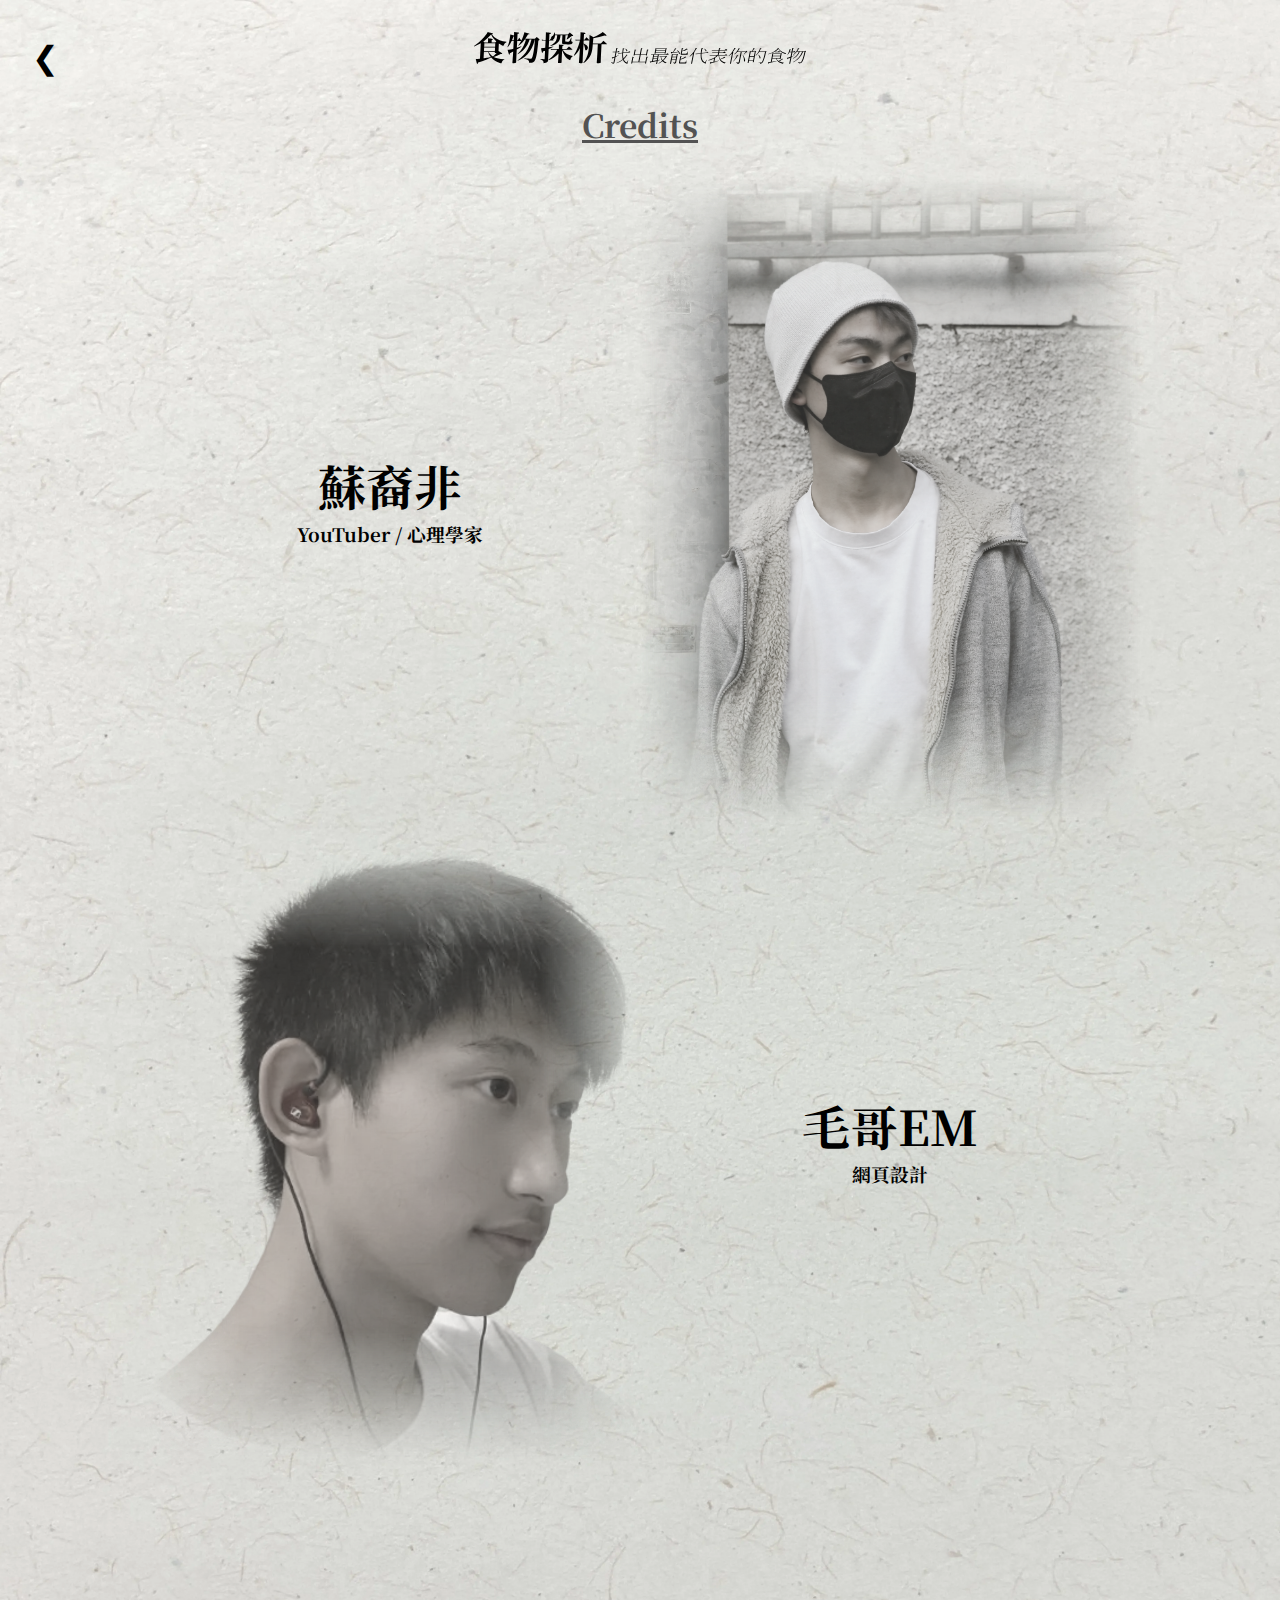
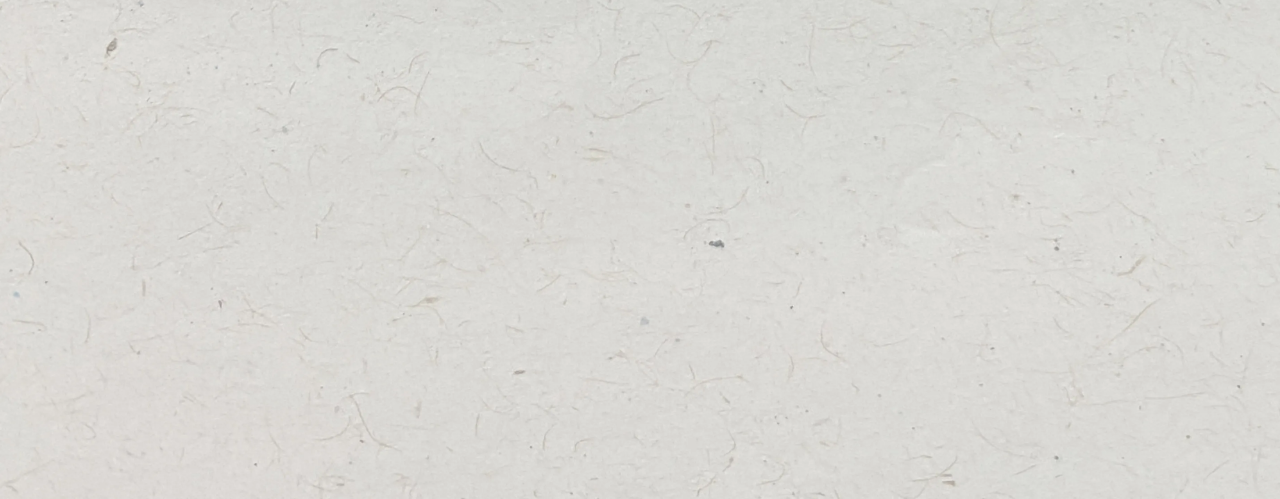
==== credit/index.html @ a892bf91 "ed" ====
<!DOCTYPE html>
<html lang="en">

<head>
    <meta charset="UTF-8">
    <meta name="viewport" content="width=device-width, initial-scale=1.0">
    <title>Credit</title>
    <style>
        @import url('https://fonts.googleapis.com/css2?family=Noto+Serif+TC:wght@400;700&display=swap');

        * {
            padding: 0;
            margin: 0;
            box-sizing: border-box;
        }

        body {
            min-height: 100svh;
            font-family: 'Noto Serif TC', serif;
            background-color: #f3efea;
            background: url(/img/paper.webp);
            background-size: cover;
        }

        h1 {
            font-size: 2em;
            text-align: center;
            text-decoration: underline;
            margin-bottom: 1em;
            color: #535353;
        }

        h2 {
            font-size: 3em;
        }

        .title {
            text-align: center;
            padding: 2rem;
        }

        .title img.cap {
            height: 1rem;
        }

        .title img {
            height: 2rem;
        }

        a.back {
            display: block;
            text-decoration: none;
            color: #000;
            font-size: 2rem;
            position: absolute;
            top: 0;
            left: 0;
            padding: 2rem;
        }

        section {
            display: flex;

        }

        section>div {
            width: 50%;
            display: flex;
            flex-direction: column;
            justify-content: center;
            align-items: center;
        }

        .lr {
            width: 50%;
            height: 40em;
        }

        .lr img {
            width: 100%;
            height: 100%;
            -webkit-mask-image: linear-gradient(transparent, rgba(0, 0, 0, 1) 20%, rgba(0, 0, 0, 1) 80%, transparent);
            mask-image: linear-gradient(transparent, rgba(0, 0, 0, 1) 20%, rgba(0, 0, 0, 1) 80%, transparent);
            object-fit: cover;
            background-position: left;
            filter: grayscale(80%) opacity(80%);
        }


        .lr {
            -webkit-mask-image: linear-gradient(90deg, transparent, rgba(0, 0, 0, 1) 20%, rgba(0, 0, 0, 1) 80%, transparent);
            mask-image: linear-gradient(90deg, transparent, rgba(0, 0, 0, 1) 20%, rgba(0, 0, 0, 1) 80%, transparent);
        }

        main {
            margin: 0 auto;
            max-width: 1000px;
        }

        .right {
            order: 1;
        }

        .flip {
            transform: scaleX(-1);
        }

        a {
            color: #000;
            text-decoration: none;
            position: relative;
            display: block;
        }

        h2 a::after {
            content: "";
            background-image: url(/img/to.svg);
            background-repeat: no-repeat;
            width: 0.857em;
            height: 0.857em;
            display: block;
            position: absolute;
            top: 0.2em;
            right: -1em;
        }

        .aos {
            opacity: 0;
            transition: all 1.5s;
        }

        .aos.ed {
            opacity: 1;
            transform: translate(0em);
        }

        section div {
            transform: translateX(2em);
        }
    </style>
</head>

<body>
    <a href="../" class="back">❮</a>
    <main>
        <div class="title">
            <a href="../"><img src="/img/title.svg">
                <img src="/img/caption.svg" class="cap"></a>
        </div>
        <h1>Credits</h1><a href="https://www.youtube.com/@ifeisu_" target="_blank">
            <section>
                <div class="aos">
                    <h2>蘇裔非</h2>
                    <h3>YouTuber / 心理學家</h3>
                </div>
                <div class="lr aos"><img src="/credit/ifeisu.webp" alt=""></div>
            </section>
        </a><a href="https://www.youtube.com/channel/UCiXuSx3IuiYI87dHOhVxC6A" target="_blank">
            <section>
                <div class="right aos">
                    <h2>毛哥EM</h2>
                    <h3>網頁設計</h3>
                </div>
                <div class="lr aos"><img src="/credit/EM.webp" alt=""></div>
            </section>
        </a><a href="https://www.youtube.com/@Miao_Miao_" target="_blank">
            <section>
                <div class="aos">
                    <h2>妙妙男爵</h2>
                    <h3>插圖</h3>
                </div>
                <div class="lr aos"><img src="/credit/Miao_Miao_.webp" alt="" class="flip"></div>
            </section>
        </a>
    </main>
    <script>
        function isElementInViewport(el) {
            const rect = el.getBoundingClientRect();
            return rect.bottom < 0 || rect.top > window.innerHeight;
        }

        function addClassToVisibleElements() {
            var aosElements = document.querySelectorAll(".aos");
            aosElements.forEach(function (aosElement) {
                if (!isElementInViewport(aosElement)) aosElement.classList.add("ed");
                else aosElement.classList.remove("ed");
            });
        }

        document.addEventListener("scroll", addClassToVisibleElements);
        addClassToVisibleElements();
    </script>
</body>

</html>
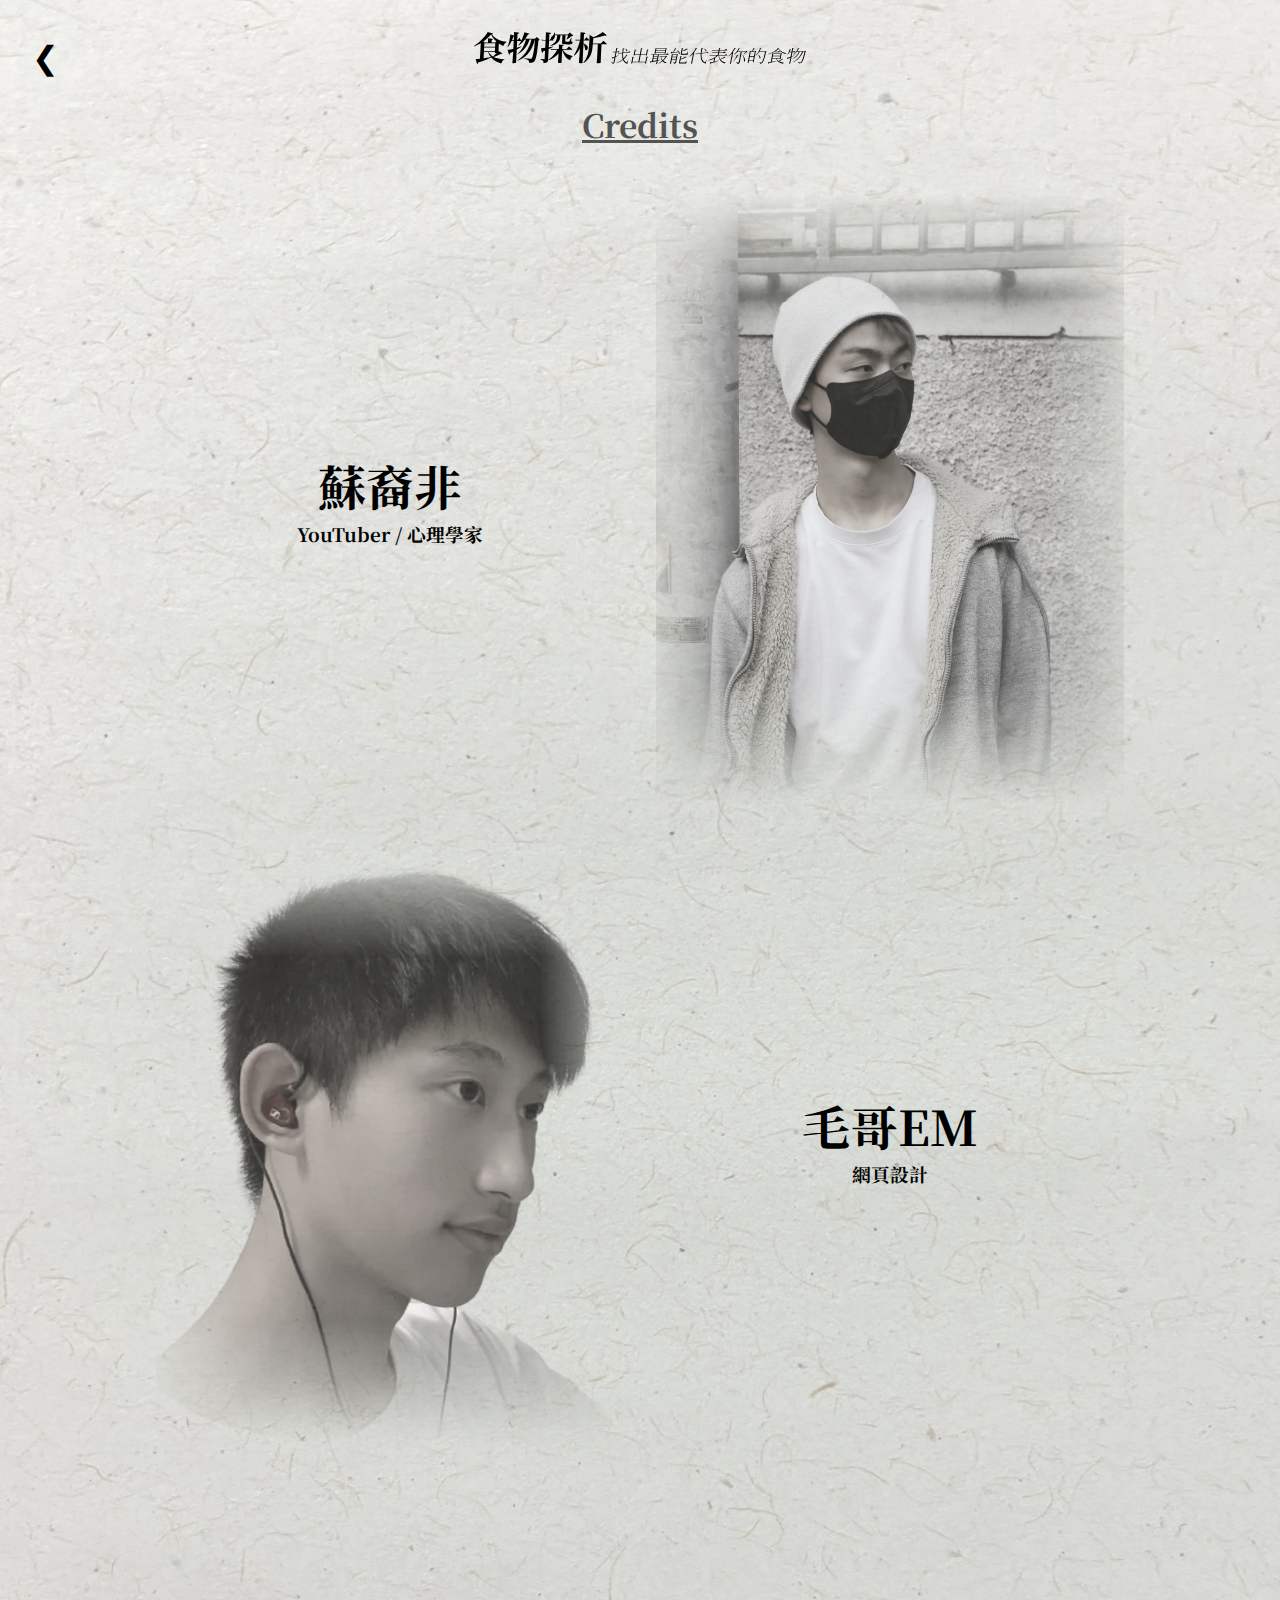
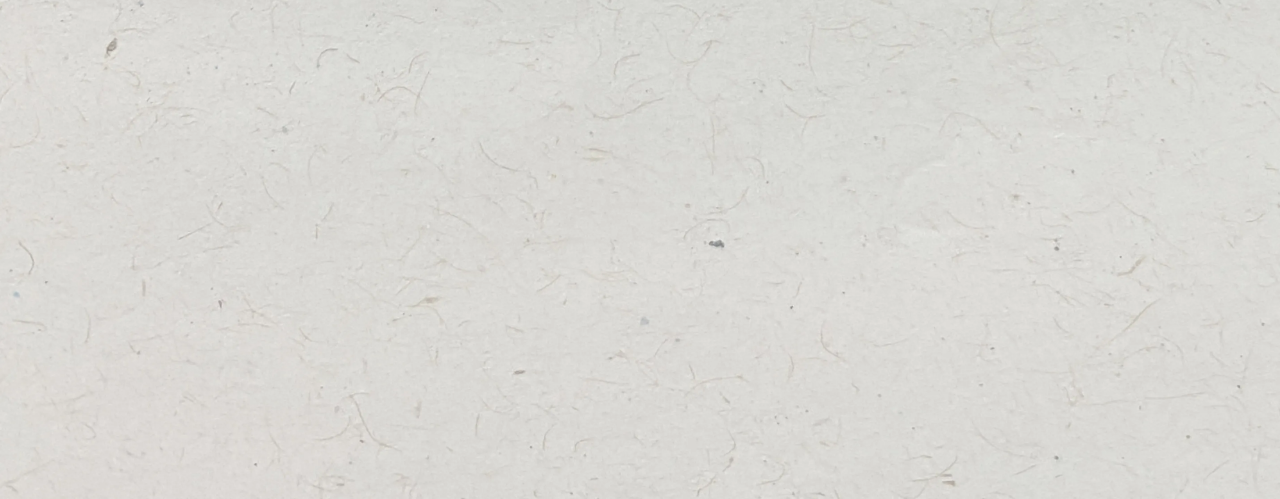
==== commit 7efb7ec0: "new face" ====
--- a/credit/index.html
+++ b/credit/index.html
@@ -4,7 +4,25 @@
 <head>
     <meta charset="UTF-8">
     <meta name="viewport" content="width=device-width, initial-scale=1.0">
-    <title>Credit</title>
+    <meta http-equiv="x-ua-compatible" content="ie=edge" />
+    <meta name="theme-color" content="#e2e2dd" />
+    <meta name="description" content="線上心理測驗，找出最能代表你的食物。這天，你獨自一人來到了一個陌生的城市...蘇裔非、毛哥EM、妙妙男爵製作。" />
+    <meta name="author" content="毛哥EM" />
+    <meta name="keywords" content="心理測驗, 線上心理測驗, 蘇裔非, 毛哥EM" />
+    <meta property="og:type" content="website" />
+    <meta property="og:title" content="製作人員|食物探悉 - 找出最能代表你的食物" />
+    <meta property="og:url" content="https://food-personality.com/credit" />
+    <meta property="og:site_name" content="食物探悉 - 找出最能代表你的食物" />
+    <meta property="og:description" content="線上心理測驗，找出最能代表你的食物。這天，你獨自一人來到了一個陌生的城市...蘇裔非、毛哥EM、妙妙男爵製作。" />
+    <meta property="og:locale" content="zh-TW" />
+    <meta property="article:author" content="毛哥EM" />
+    <link rel="apple-touch-icon" sizes="180x180" href="/apple-touch-icon.png">
+    <link rel="icon" type="image/png" sizes="32x32" href="/favicon-32x32.png">
+    <link rel="icon" type="image/png" sizes="16x16" href="/favicon-16x16.png">
+    <link rel="manifest" href="/site.webmanifest">
+    <link rel="mask-icon" href="/safari-pinned-tab.svg" color="#555555">
+    <meta name="msapplication-TileColor" content="#e2e2dd">
+    <title>製作人員|食物探悉 - 找出最能代表你的食物</title>
     <style>
         @import url('https://fonts.googleapis.com/css2?family=Noto+Serif+TC:wght@400;700&display=swap');
 
@@ -136,7 +154,18 @@
 
         section div {
             transform: translateX(2em);
-        }
+            padding: 1rem;
+        }
+
+        @media (max-aspect-ratio: 4/3) {
+            h2 {
+                font-size: 2rem;
+            }
+            span{
+                display: block;
+            }
+        }
+        
     </style>
 </head>
 
@@ -151,7 +180,7 @@
             <section>
                 <div class="aos">
                     <h2>蘇裔非</h2>
-                    <h3>YouTuber / 心理學家</h3>
+                    <h3>YouTuber / <span>心理學家</span></h3>
                 </div>
                 <div class="lr aos"><img src="/credit/ifeisu.webp" alt=""></div>
             </section>
@@ -161,7 +190,7 @@
                     <h2>毛哥EM</h2>
                     <h3>網頁設計</h3>
                 </div>
-                <div class="lr aos"><img src="/credit/EM.webp" alt=""></div>
+                <div class="lr aos"><img src="/credit/EM.webp" alt="" id="EM"></div>
             </section>
         </a><a href="https://www.youtube.com/@Miao_Miao_" target="_blank">
             <section>
@@ -189,6 +218,11 @@
 
         document.addEventListener("scroll", addClassToVisibleElements);
         addClassToVisibleElements();
+
+
+        if (window.innerWidth < 600) {
+            document.getElementById("EM").src = "/credit/EM-phone.webp";
+        }
     </script>
 </body>
 
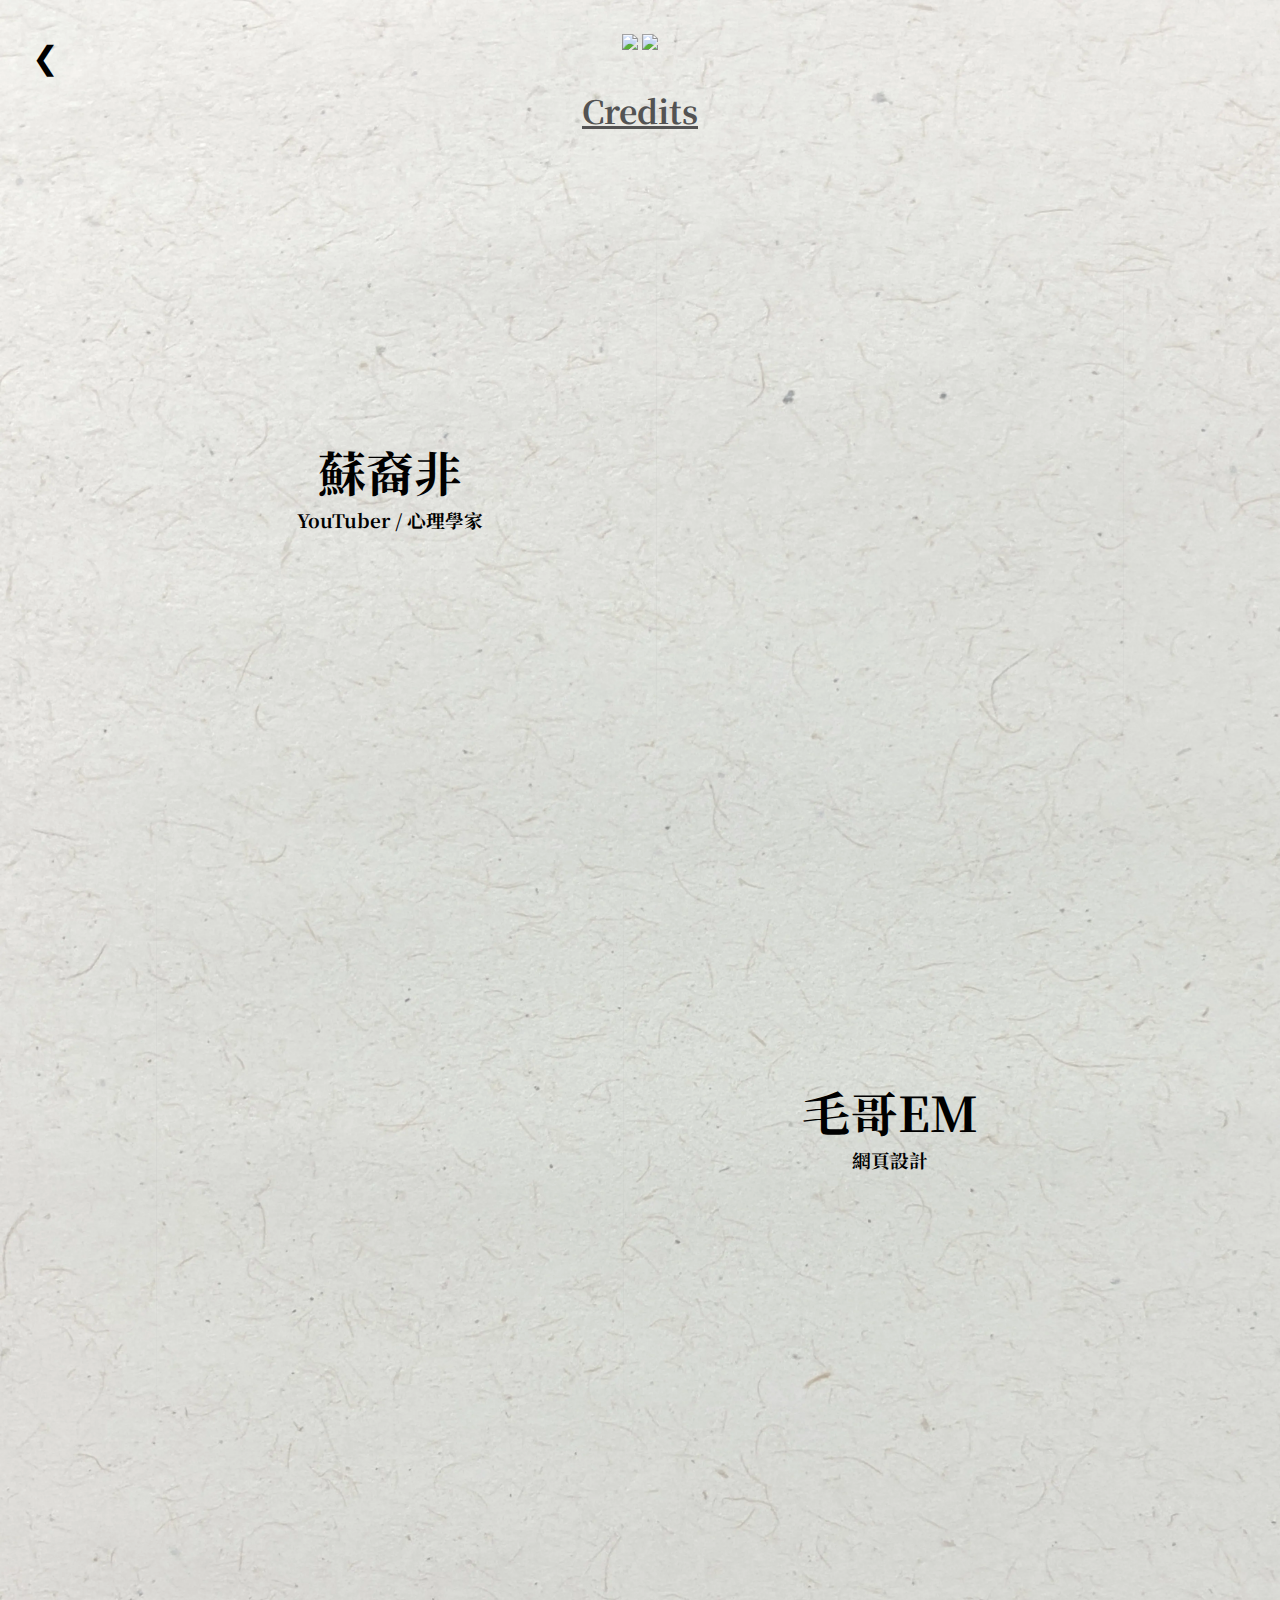
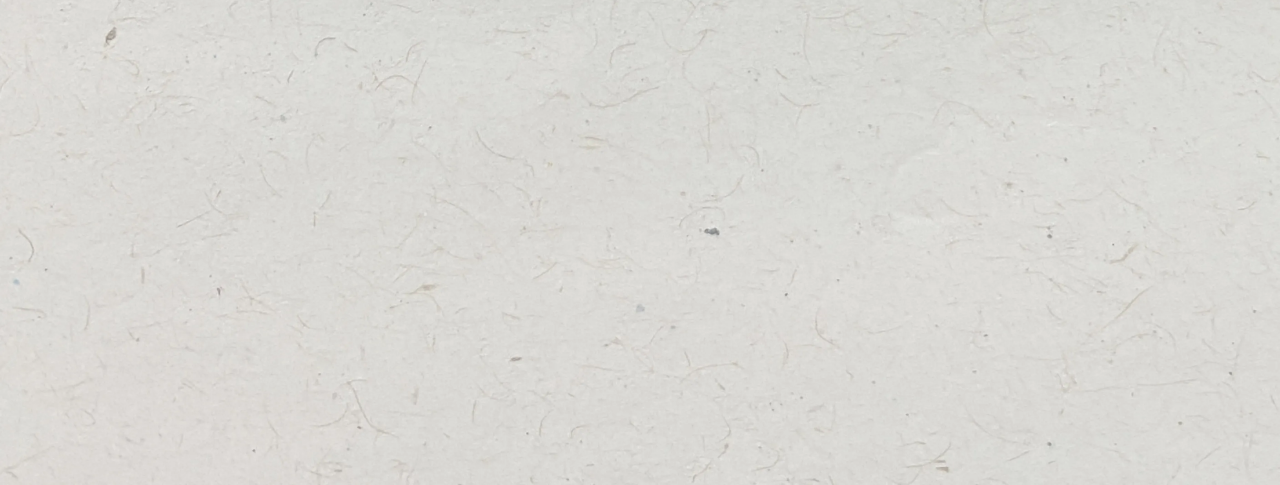
==== commit 476ad23b: "credit too" ====
--- a/credit/index.html
+++ b/credit/index.html
@@ -10,9 +10,9 @@
     <meta name="author" content="毛哥EM" />
     <meta name="keywords" content="心理測驗, 線上心理測驗, 蘇裔非, 毛哥EM" />
     <meta property="og:type" content="website" />
-    <meta property="og:title" content="製作人員|食物探悉 - 找出最能代表你的食物" />
+    <meta property="og:title" content="製作人員|食物探析 - 找出最能代表你的食物" />
     <meta property="og:url" content="https://food-personality.com/credit" />
-    <meta property="og:site_name" content="食物探悉 - 找出最能代表你的食物" />
+    <meta property="og:site_name" content="食物探析 - 找出最能代表你的食物" />
     <meta property="og:description" content="線上心理測驗，找出最能代表你的食物。這天，你獨自一人來到了一個陌生的城市...蘇裔非、毛哥EM、妙妙男爵製作。" />
     <meta property="og:locale" content="zh-TW" />
     <meta property="article:author" content="毛哥EM" />
@@ -22,7 +22,7 @@
     <link rel="manifest" href="/site.webmanifest">
     <link rel="mask-icon" href="/safari-pinned-tab.svg" color="#555555">
     <meta name="msapplication-TileColor" content="#e2e2dd">
-    <title>製作人員|食物探悉 - 找出最能代表你的食物</title>
+    <title>製作人員|食物探析 - 找出最能代表你的食物</title>
     <style>
         @import url('https://fonts.googleapis.com/css2?family=Noto+Serif+TC:wght@400;700&display=swap');
 
@@ -173,8 +173,8 @@
     <a href="../" class="back">❮</a>
     <main>
         <div class="title">
-            <a href="../"><img src="/img/title.svg">
-                <img src="/img/caption.svg" class="cap"></a>
+            <a href="../"><img src="https://raw.githubusercontent.com/Edit-Mr/food-personality/main/img/title.svg">
+                <img src="https://raw.githubusercontent.com/Edit-Mr/food-personality/main/img/caption.svg" class="cap"></a>
         </div>
         <h1>Credits</h1><a href="https://www.youtube.com/@ifeisu_" target="_blank">
             <section>
@@ -182,7 +182,7 @@
                     <h2>蘇裔非</h2>
                     <h3>YouTuber / <span>心理學家</span></h3>
                 </div>
-                <div class="lr aos"><img src="/credit/ifeisu.webp" alt=""></div>
+                <div class="lr aos"><img src="https://raw.githubusercontent.com/Edit-Mr/food-personality/main/credit/ifeisu.webp" alt=""></div>
             </section>
         </a><a href="https://www.youtube.com/channel/UCiXuSx3IuiYI87dHOhVxC6A" target="_blank">
             <section>
@@ -190,7 +190,7 @@
                     <h2>毛哥EM</h2>
                     <h3>網頁設計</h3>
                 </div>
-                <div class="lr aos"><img src="/credit/EM.webp" alt="" id="EM"></div>
+                <div class="lr aos"><img src="https://raw.githubusercontent.com/Edit-Mr/food-personality/main/credit/EM.webp" alt="" id="EM"></div>
             </section>
         </a><a href="https://www.youtube.com/@Miao_Miao_" target="_blank">
             <section>
@@ -198,7 +198,7 @@
                     <h2>妙妙男爵</h2>
                     <h3>插圖</h3>
                 </div>
-                <div class="lr aos"><img src="/credit/Miao_Miao_.webp" alt="" class="flip"></div>
+                <div class="lr aos"><img src="https://raw.githubusercontent.com/Edit-Mr/food-personality/main/credit/Miao_Miao_.webp" alt="" class="flip"></div>
             </section>
         </a>
     </main>
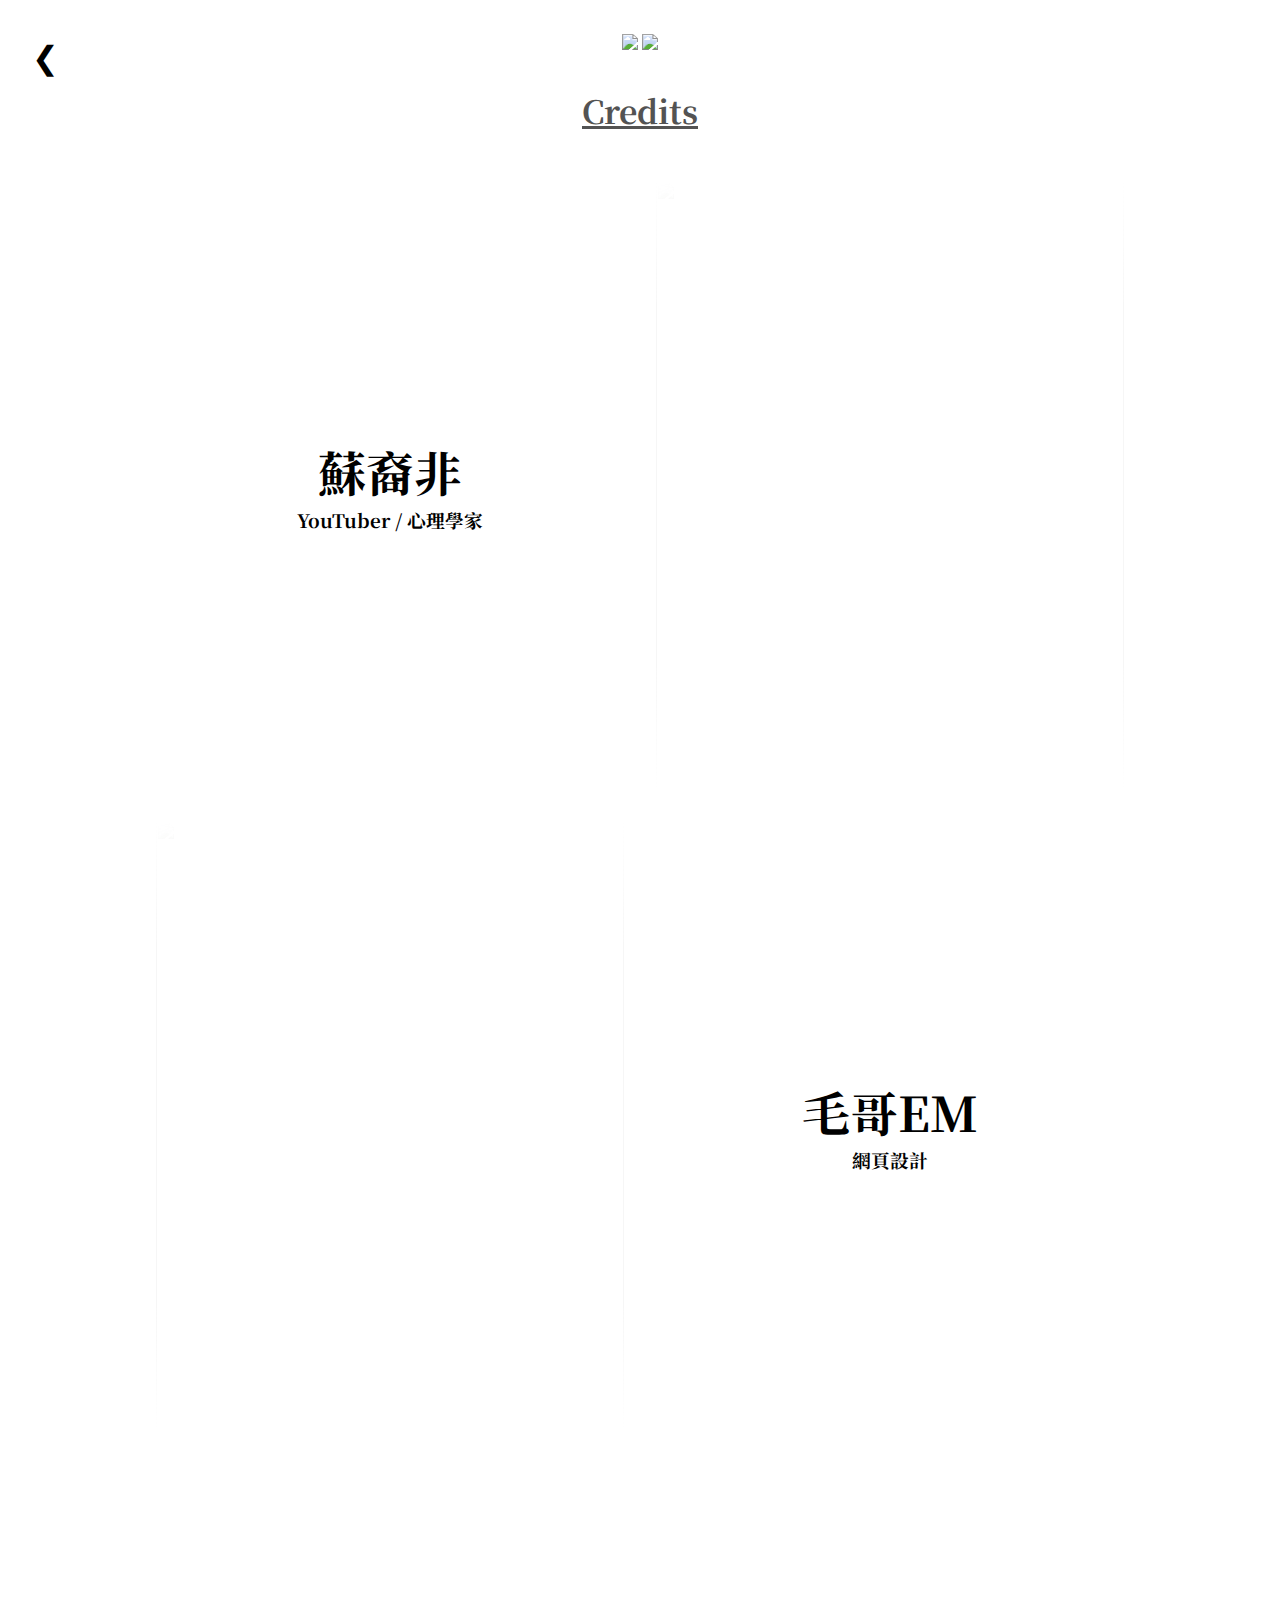
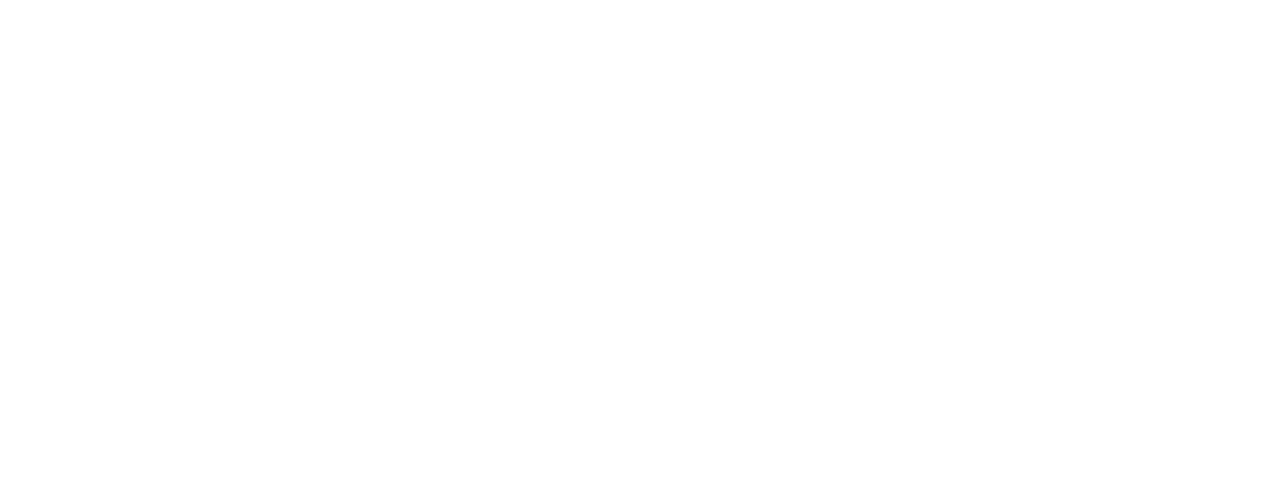
==== commit 932a15ca: "Update index.html" ====
--- a/credit/index.html
+++ b/credit/index.html
@@ -36,7 +36,7 @@
             min-height: 100svh;
             font-family: 'Noto Serif TC', serif;
             background-color: #f3efea;
-            background: url(/img/paper.webp);
+            background: url(https://raw.githubusercontent.com/Edit-Mr/food-personality/main/img/paper.webp);
             background-size: cover;
         }
 
@@ -226,4 +226,4 @@
     </script>
 </body>
 
-</html>+</html>
